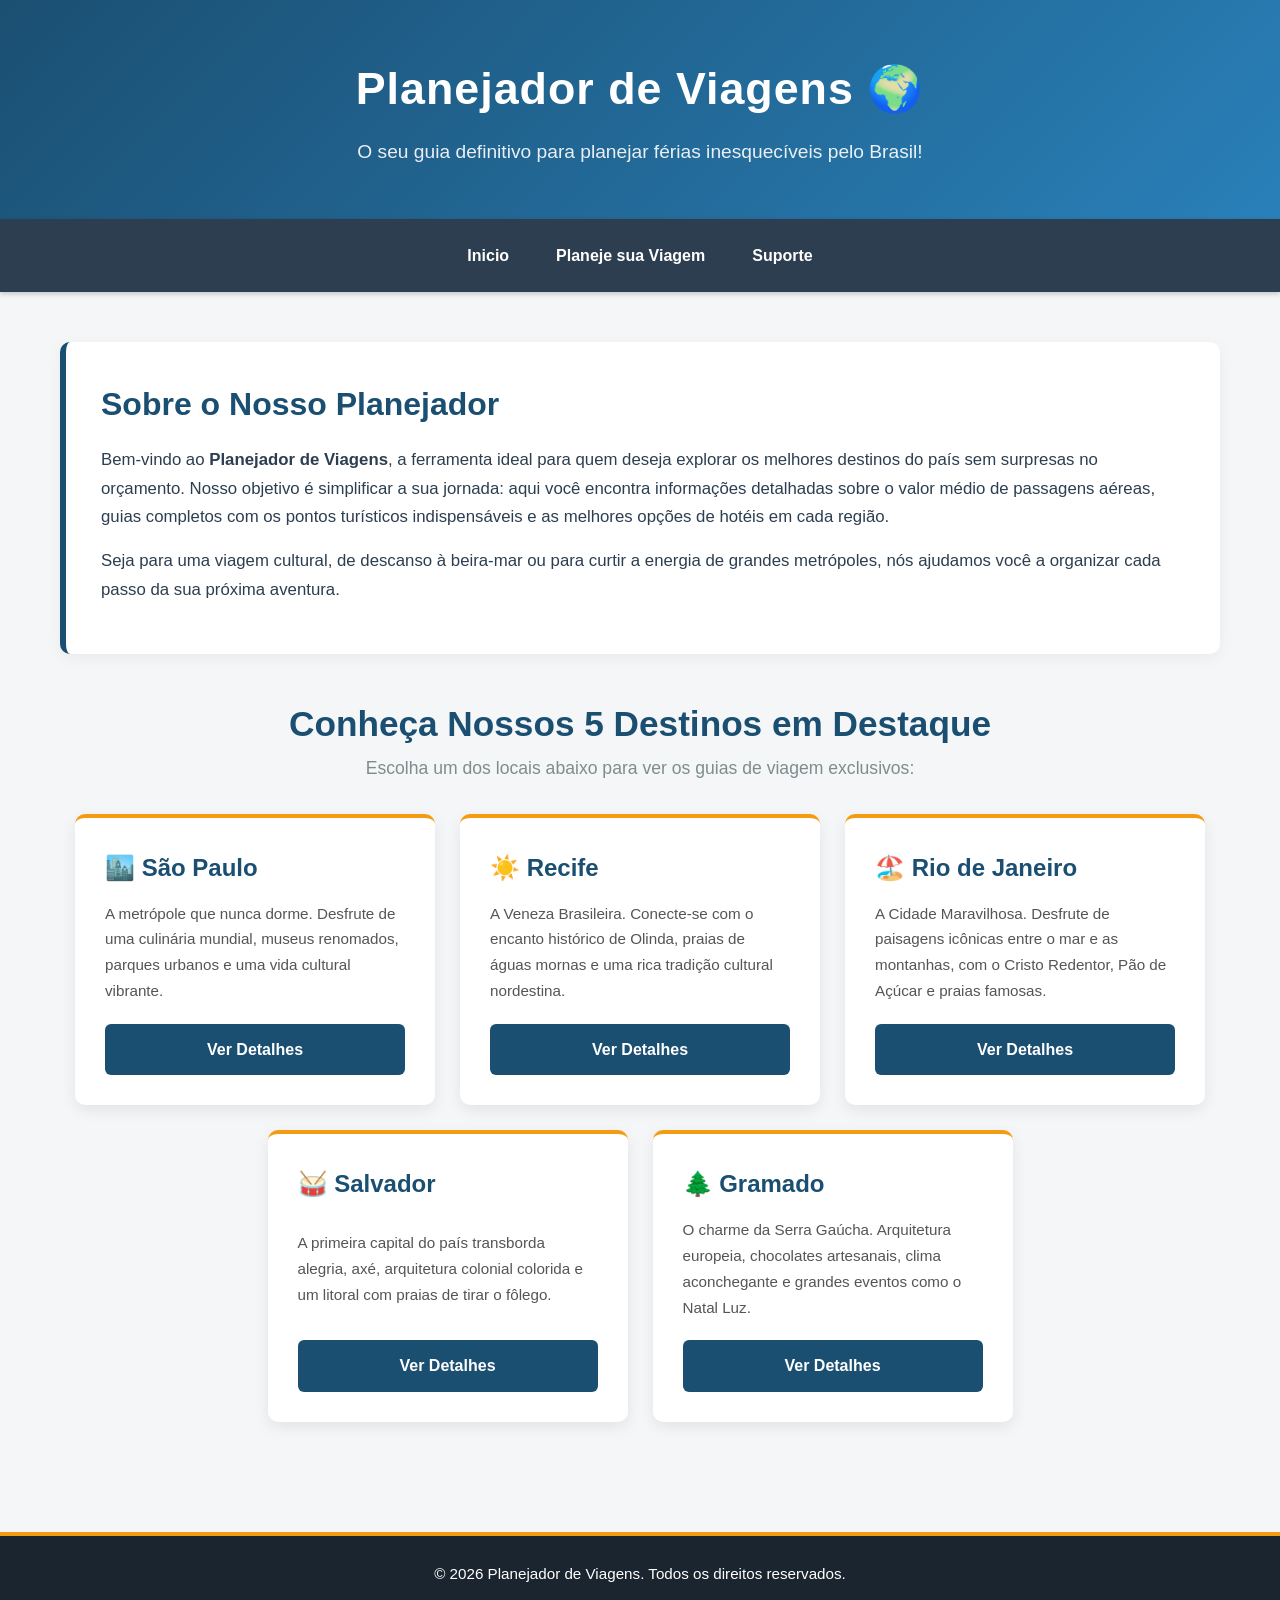
==== index.html @ d7e5aaa0 "outro detalhe" ====
<!DOCTYPE html>
<html lang="pt-br">

<head>
    <meta charset="UTF-8">
    <meta name="viewport" content="width=device-width, initial-scale=1.0">
    <title>Planejador de Viagens - Descubra o Brasil</title>
    <!-- Link para o CSS exclusivo da página inicial -->
    <link rel="stylesheet" href="../CSS/index.css">
</head>

<body>

    <!-- Cabeçalho Principal -->
    <header id="cabecalho">
        <h1>Planejador de Viagens 🌍</h1>
        <p>O seu guia definitivo para planejar férias inesquecíveis pelo Brasil!</p>
    </header>

    <!-- Menu de Navegação (Flexbox) -->
    <nav id="menu">
        <a href="index.html">Inicio</a>
        <a href="Planejamento.html">Planeje sua Viagem</a>
        <a href="Suporte.html">Suporte</a>
    </nav>

    <!-- Conteúdo Principal com Detalhes do Site -->
    <main id="conteudo">
        <section class="intro">
            <h2>Sobre o Nosso Planejador</h2>
            <p>Bem-vindo ao <strong>Planejador de Viagens</strong>, a ferramenta ideal para quem deseja explorar os
                melhores destinos do país sem surpresas no orçamento. Nosso objetivo é simplificar a sua jornada: aqui
                você encontra informações detalhadas sobre o valor médio de passagens aéreas, guias completos com os
                pontos turísticos indispensáveis e as melhores opções de hotéis em cada região.</p>
            <p>Seja para uma viagem cultural, de descanso à beira-mar ou para curtir a energia de grandes metrópoles,
                nós ajudamos você a organizar cada passo da sua próxima aventura.</p>
        </section>

        <h2 class="titulo-destinos">Conheça Nossos 5 Destinos em Destaque</h2>
        <p class="sub-destinos">Escolha um dos locais abaixo para ver os guias de viagem exclusivos:</p>

        <!-- Seção de Cards com os 5 Lugares -->
        <div class="cards">
            <div class="card">
                <h3>🏙️ São Paulo</h3>
                <p>A metrópole que nunca dorme. Desfrute de uma culinária mundial, museus renomados, parques urbanos e
                    uma vida cultural vibrante.</p>
                <a href="Sao_Paulo.html" class="btn">Ver Detalhes</a>
            </div>

            <div class="card">
                <h3>☀️ Recife</h3>
                <p>A Veneza Brasileira. Conecte-se com o encanto histórico de Olinda, praias de águas mornas e uma rica
                    tradição cultural nordestina.</p>
                <a href="Recife.html" class="btn">Ver Detalhes</a>
            </div>

            <div class="card">
                <h3>🏖️ Rio de Janeiro</h3>
                <p>A Cidade Maravilhosa. Desfrute de paisagens icônicas entre o mar e as montanhas, com o Cristo
                    Redentor, Pão de Açúcar e praias famosas.</p>
                <a href="Rio.html" class="btn">Ver Detalhes</a>
            </div>

            <div class="card">
                <h3>🥁 Salvador</h3>
                <p>A primeira capital do país transborda alegria, axé, arquitetura colonial colorida e um litoral com
                    praias de tirar o fôlego.</p>
                <a href="Salvador.html" class="btn">Ver Detalhes</a>
            </div>

            <div class="card">
                <h3>🌲 Gramado</h3>
                <p>O charme da Serra Gaúcha. Arquitetura europeia, chocolates artesanais, clima aconchegante e grandes eventos como o Natal Luz.</p>
                <a href="Gramado.html" class="btn">Ver Detalhes</a>
            </div>
        </div>
    </main>

    <!-- Rodapé -->
    <footer id="rodape">
        <p>&copy; 2026 Planejador de Viagens. Todos os direitos reservados.</p>
    </footer>

</body>

</html>
---- CSS/index.css ----
/* =========================================
   VARIÁVEIS E CONFIGURAÇÕES GLOBAIS
   ========================================= */
:root {
    --cor-primaria: #1B4F72;
    /* Azul profundo */
    --cor-secundaria: #F39C12;
    /* Laranja vibrante para destaque */
    --cor-fundo: #F4F6F7;
    /* Cinza claro de fundo */
    --cor-card: #FFFFFF;
    /* Branco puro para os cards */
    --cor-texto: #2C3E50;
    /* Texto escuro para boa legibilidade */
    --fonte-principal: Arial, Verdana, sans-serif;
}

/* Reseta margens e aplica o Box Model para evitar surpresas de tamanho (Aula 11) */
* {
    box-sizing: border-box;
    margin: 0;
    padding: 0;
}

body {
    font-family: var(--fonte-principal);
    background-color: var(--cor-fundo);
    color: var(--cor-texto);
    line-height: 1.7;
    /* Espaçamento confortável entre linhas */
}

/* =========================================
   CABEÇALHO (HEADER)
   ========================================= */
#cabecalho {
    background: linear-gradient(135deg, #1B4F72, #2980B9);
    /* Gradiente moderno (Aula 12) */
    color: white;
    text-align: center;
    padding: 50px 20px;
    box-shadow: 0 4px 6px rgba(0, 0, 0, 0.1);
}

#cabecalho h1 {
    font-size: 2.8rem;
    margin-bottom: 10px;
    letter-spacing: 1px;
}

#cabecalho p {
    font-size: 1.2rem;
    opacity: 0.9;
}

/* =========================================
   MENU DE NAVEGAÇÃO (FLEXBOX - Aulas 15 e 18)
   ========================================= */
#menu {
    display: flex;
    justify-content: center;
    flex-wrap: wrap;
    background-color: #2C3E50;
    padding: 15px;
    gap: 15px;
    position: sticky;
    top: 0;
    z-index: 1000;
    box-shadow: 0 2px 5px rgba(0, 0, 0, 0.2);
}

#menu a {
    color: white;
    text-decoration: none;
    font-weight: bold;
    padding: 8px 16px;
    border-radius: 4px;
    transition: background-color 0.3s, color 0.3s;
}

/* Efeito Hover nos links do menu (Aula 7-Extra) */
#menu a:hover {
    background-color: var(--cor-secundaria);
    color: #FFFFFF;
}

/* =========================================
   CONTEÚDO PRINCIPAL E SEÇÃO INTRODUTÓRIA
   ========================================= */
#conteudo {
    padding: 50px 20px;
    max-width: 1200px;
    margin: 0 auto;
}

.intro {
    background-color: var(--cor-card);
    padding: 35px;
    border-radius: 10px;
    box-shadow: 0 4px 15px rgba(0, 0, 0, 0.05);
    margin-bottom: 40px;
    border-left: 6px solid var(--cor-primaria);
}

.intro h2 {
    color: var(--cor-primaria);
    font-size: 2rem;
    margin-bottom: 15px;
}

.intro p {
    margin-bottom: 15px;
    font-size: 1.05rem;
}

/* Títulos da Seção de Destinos */
.titulo-destinos {
    text-align: center;
    color: var(--cor-primaria);
    font-size: 2.2rem;
    margin-top: 20px;
}

.sub-destinos {
    text-align: center;
    color: #7F8C8D;
    margin-bottom: 30px;
    font-size: 1.1rem;
}

/* =========================================
   ESTRUTURA DE CARDS (FLEXBOX - Aula 18)
   ========================================= */
.cards {
    display: flex;
    gap: 25px;
    flex-wrap: wrap;
    justify-content: center;
}

.card {
    background: var(--cor-card);
    padding: 30px;
    border-radius: 10px;
    flex: 1;
    min-width: 300px;
    max-width: 360px;
    box-shadow: 0 5px 15px rgba(0, 0, 0, 0.08);
    transition: transform 0.3s ease, box-shadow 0.3s ease;
    display: flex;
    flex-direction: column;
    justify-content: space-between;
    border-top: 4px solid var(--cor-secundaria);
}

/* Efeito interativo ao passar o mouse no card */
.card:hover {
    transform: translateY(-8px);
    box-shadow: 0 8px 25px rgba(0, 0, 0, 0.15);
}

.card h3 {
    color: var(--cor-primaria);
    font-size: 1.5rem;
    margin-bottom: 12px;
}

.card p {
    color: #555;
    margin-bottom: 20px;
    font-size: 0.95rem;
}

/* Botões dos Cards */
.btn {
    display: inline-block;
    background-color: var(--cor-primaria);
    color: white;
    padding: 12px 20px;
    text-decoration: none;
    border-radius: 6px;
    text-align: center;
    font-weight: bold;
    transition: background-color 0.3s;
}

.btn:hover {
    background-color: var(--cor-secundaria);
    color: #2C3E50;
}

/* =========================================
   RODAPÉ (FOOTER)
   ========================================= */
#rodape {
    background-color: #1A252F;
    color: white;
    text-align: center;
    padding: 25px;
    margin-top: 60px;
    font-size: 0.95rem;
    border-top: 4px solid var(--cor-secundaria);
}
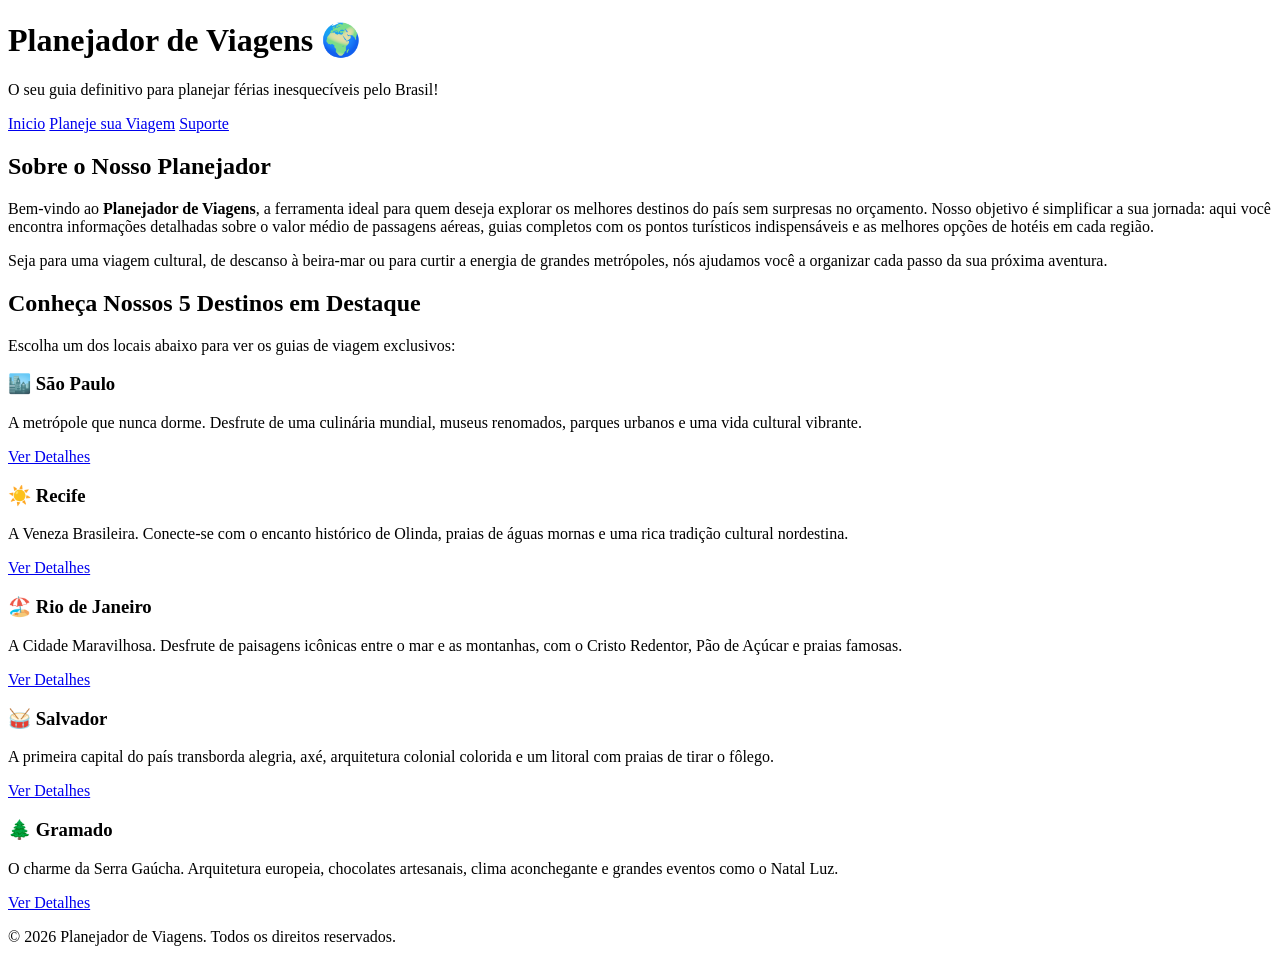
==== commit d6d7f343: "uma hora da certo" ====
--- a/index.html
+++ b/index.html
@@ -6,7 +6,7 @@
     <meta name="viewport" content="width=device-width, initial-scale=1.0">
     <title>Planejador de Viagens - Descubra o Brasil</title>
     <!-- Link para o CSS exclusivo da página inicial -->
-    <link rel="stylesheet" href="../CSS/index.css">
+    <link rel="stylesheet" href="css/index.css">
 </head>
 
 <body>
@@ -20,8 +20,8 @@
     <!-- Menu de Navegação (Flexbox) -->
     <nav id="menu">
         <a href="index.html">Inicio</a>
-        <a href="Planejamento.html">Planeje sua Viagem</a>
-        <a href="Suporte.html">Suporte</a>
+        <a href="HTML/Planejamento.html">Planeje sua Viagem</a>
+        <a href="HTML/Suporte.html">Suporte</a>
     </nav>
 
     <!-- Conteúdo Principal com Detalhes do Site -->
@@ -45,34 +45,34 @@
                 <h3>🏙️ São Paulo</h3>
                 <p>A metrópole que nunca dorme. Desfrute de uma culinária mundial, museus renomados, parques urbanos e
                     uma vida cultural vibrante.</p>
-                <a href="Sao_Paulo.html" class="btn">Ver Detalhes</a>
+                <a href="HTML/Sao_Paulo.html" class="btn">Ver Detalhes</a>
             </div>
 
             <div class="card">
                 <h3>☀️ Recife</h3>
                 <p>A Veneza Brasileira. Conecte-se com o encanto histórico de Olinda, praias de águas mornas e uma rica
                     tradição cultural nordestina.</p>
-                <a href="Recife.html" class="btn">Ver Detalhes</a>
+                <a href="HTML/Recife.html" class="btn">Ver Detalhes</a>
             </div>
 
             <div class="card">
                 <h3>🏖️ Rio de Janeiro</h3>
                 <p>A Cidade Maravilhosa. Desfrute de paisagens icônicas entre o mar e as montanhas, com o Cristo
                     Redentor, Pão de Açúcar e praias famosas.</p>
-                <a href="Rio.html" class="btn">Ver Detalhes</a>
+                <a href="HTML/Rio.html" class="btn">Ver Detalhes</a>
             </div>
 
             <div class="card">
                 <h3>🥁 Salvador</h3>
                 <p>A primeira capital do país transborda alegria, axé, arquitetura colonial colorida e um litoral com
                     praias de tirar o fôlego.</p>
-                <a href="Salvador.html" class="btn">Ver Detalhes</a>
+                <a href="HTML/Salvador.html" class="btn">Ver Detalhes</a>
             </div>
 
             <div class="card">
                 <h3>🌲 Gramado</h3>
                 <p>O charme da Serra Gaúcha. Arquitetura europeia, chocolates artesanais, clima aconchegante e grandes eventos como o Natal Luz.</p>
-                <a href="Gramado.html" class="btn">Ver Detalhes</a>
+                <a href="HTML/Gramado.html" class="btn">Ver Detalhes</a>
             </div>
         </div>
     </main>
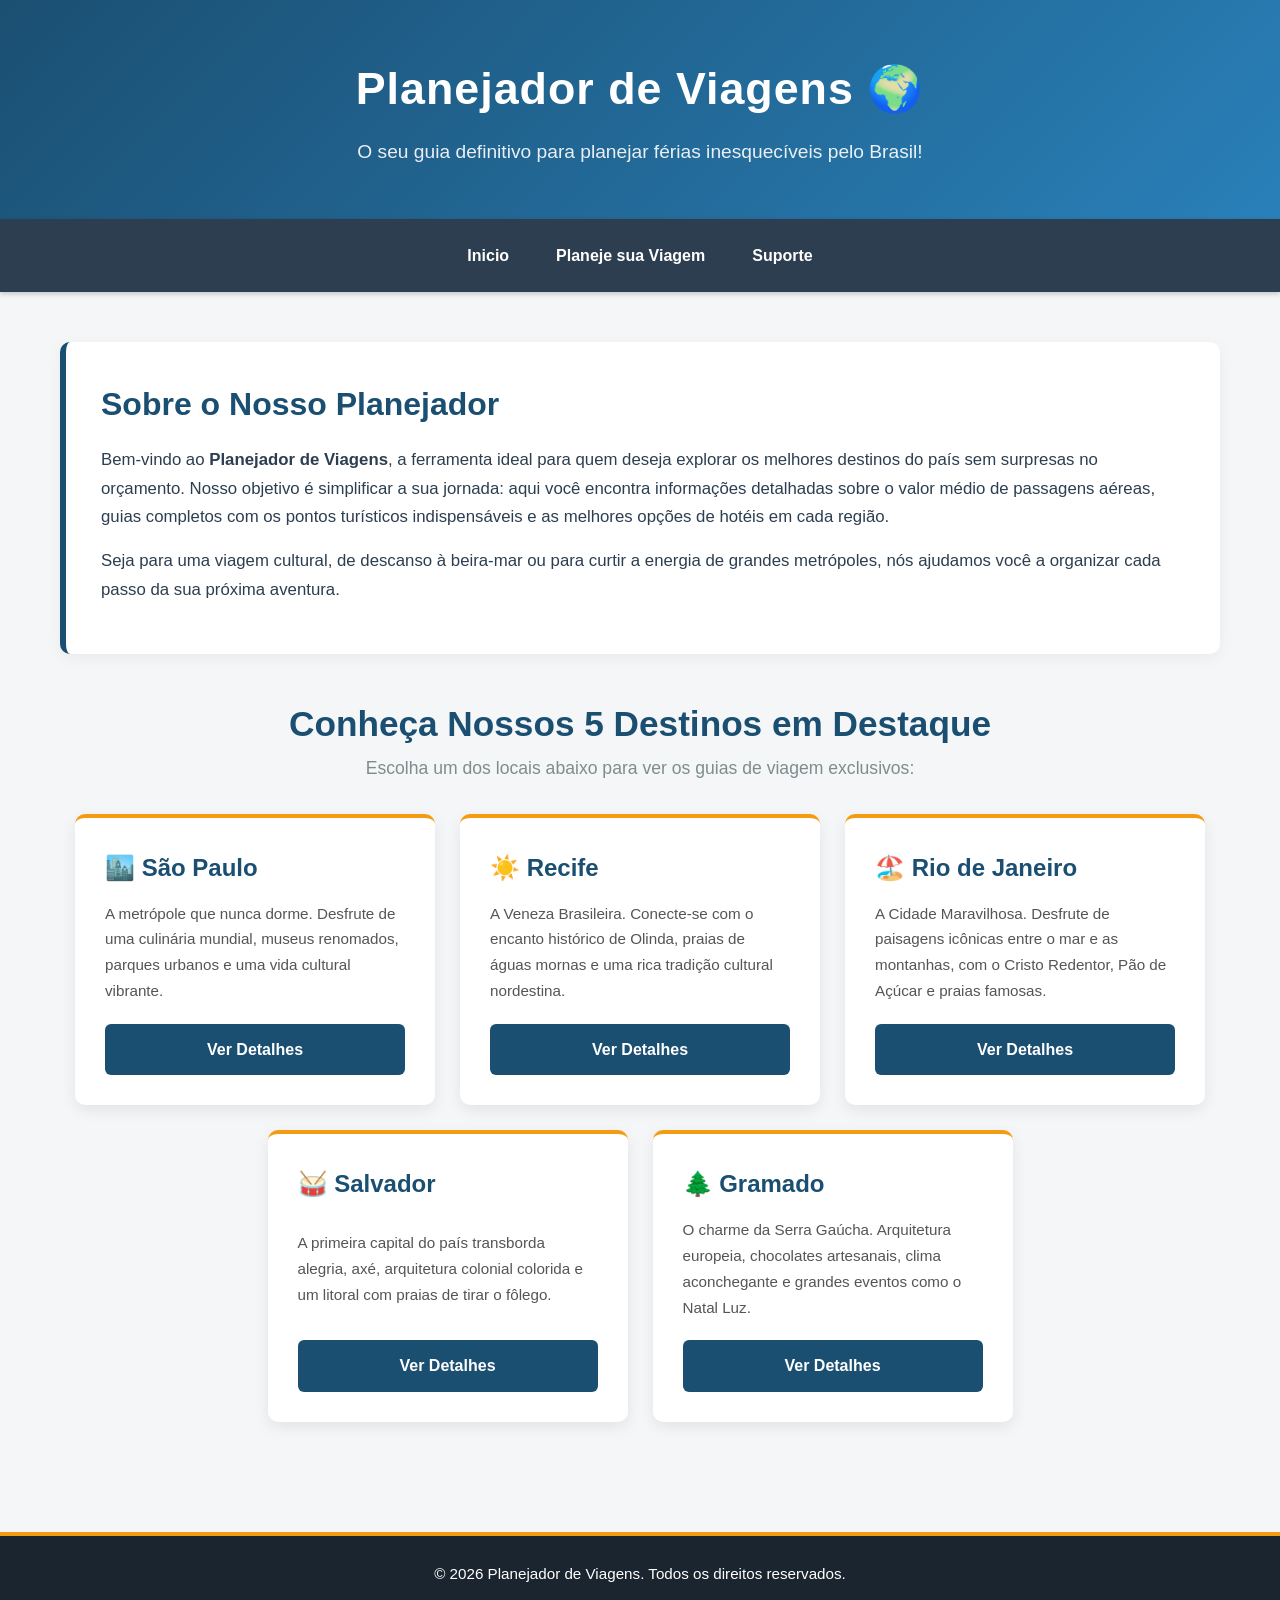
==== commit de16410d: "por favor" ====
--- a/index.html
+++ b/index.html
@@ -6,7 +6,7 @@
     <meta name="viewport" content="width=device-width, initial-scale=1.0">
     <title>Planejador de Viagens - Descubra o Brasil</title>
     <!-- Link para o CSS exclusivo da página inicial -->
-    <link rel="stylesheet" href="css/index.css">
+    <link rel="stylesheet" href="CSS/index.css">
 </head>
 
 <body>
--- a/CSS/index.css
+++ b/CSS/index.css
@@ -0,0 +1,203 @@
+/* =========================================
+   VARIÁVEIS E CONFIGURAÇÕES GLOBAIS
+   ========================================= */
+:root {
+    --cor-primaria: #1B4F72;
+    /* Azul profundo */
+    --cor-secundaria: #F39C12;
+    /* Laranja vibrante para destaque */
+    --cor-fundo: #F4F6F7;
+    /* Cinza claro de fundo */
+    --cor-card: #FFFFFF;
+    /* Branco puro para os cards */
+    --cor-texto: #2C3E50;
+    /* Texto escuro para boa legibilidade */
+    --fonte-principal: Arial, Verdana, sans-serif;
+}
+
+/* Reseta margens e aplica o Box Model para evitar surpresas de tamanho (Aula 11) */
+* {
+    box-sizing: border-box;
+    margin: 0;
+    padding: 0;
+}
+
+body {
+    font-family: var(--fonte-principal);
+    background-color: var(--cor-fundo);
+    color: var(--cor-texto);
+    line-height: 1.7;
+    /* Espaçamento confortável entre linhas */
+}
+
+/* =========================================
+   CABEÇALHO (HEADER)
+   ========================================= */
+#cabecalho {
+    background: linear-gradient(135deg, #1B4F72, #2980B9);
+    /* Gradiente moderno (Aula 12) */
+    color: white;
+    text-align: center;
+    padding: 50px 20px;
+    box-shadow: 0 4px 6px rgba(0, 0, 0, 0.1);
+}
+
+#cabecalho h1 {
+    font-size: 2.8rem;
+    margin-bottom: 10px;
+    letter-spacing: 1px;
+}
+
+#cabecalho p {
+    font-size: 1.2rem;
+    opacity: 0.9;
+}
+
+/* =========================================
+   MENU DE NAVEGAÇÃO (FLEXBOX - Aulas 15 e 18)
+   ========================================= */
+#menu {
+    display: flex;
+    justify-content: center;
+    flex-wrap: wrap;
+    background-color: #2C3E50;
+    padding: 15px;
+    gap: 15px;
+    position: sticky;
+    top: 0;
+    z-index: 1000;
+    box-shadow: 0 2px 5px rgba(0, 0, 0, 0.2);
+}
+
+#menu a {
+    color: white;
+    text-decoration: none;
+    font-weight: bold;
+    padding: 8px 16px;
+    border-radius: 4px;
+    transition: background-color 0.3s, color 0.3s;
+}
+
+/* Efeito Hover nos links do menu (Aula 7-Extra) */
+#menu a:hover {
+    background-color: var(--cor-secundaria);
+    color: #FFFFFF;
+}
+
+/* =========================================
+   CONTEÚDO PRINCIPAL E SEÇÃO INTRODUTÓRIA
+   ========================================= */
+#conteudo {
+    padding: 50px 20px;
+    max-width: 1200px;
+    margin: 0 auto;
+}
+
+.intro {
+    background-color: var(--cor-card);
+    padding: 35px;
+    border-radius: 10px;
+    box-shadow: 0 4px 15px rgba(0, 0, 0, 0.05);
+    margin-bottom: 40px;
+    border-left: 6px solid var(--cor-primaria);
+}
+
+.intro h2 {
+    color: var(--cor-primaria);
+    font-size: 2rem;
+    margin-bottom: 15px;
+}
+
+.intro p {
+    margin-bottom: 15px;
+    font-size: 1.05rem;
+}
+
+/* Títulos da Seção de Destinos */
+.titulo-destinos {
+    text-align: center;
+    color: var(--cor-primaria);
+    font-size: 2.2rem;
+    margin-top: 20px;
+}
+
+.sub-destinos {
+    text-align: center;
+    color: #7F8C8D;
+    margin-bottom: 30px;
+    font-size: 1.1rem;
+}
+
+/* =========================================
+   ESTRUTURA DE CARDS (FLEXBOX - Aula 18)
+   ========================================= */
+.cards {
+    display: flex;
+    gap: 25px;
+    flex-wrap: wrap;
+    justify-content: center;
+}
+
+.card {
+    background: var(--cor-card);
+    padding: 30px;
+    border-radius: 10px;
+    flex: 1;
+    min-width: 300px;
+    max-width: 360px;
+    box-shadow: 0 5px 15px rgba(0, 0, 0, 0.08);
+    transition: transform 0.3s ease, box-shadow 0.3s ease;
+    display: flex;
+    flex-direction: column;
+    justify-content: space-between;
+    border-top: 4px solid var(--cor-secundaria);
+}
+
+/* Efeito interativo ao passar o mouse no card */
+.card:hover {
+    transform: translateY(-8px);
+    box-shadow: 0 8px 25px rgba(0, 0, 0, 0.15);
+}
+
+.card h3 {
+    color: var(--cor-primaria);
+    font-size: 1.5rem;
+    margin-bottom: 12px;
+}
+
+.card p {
+    color: #555;
+    margin-bottom: 20px;
+    font-size: 0.95rem;
+}
+
+/* Botões dos Cards */
+.btn {
+    display: inline-block;
+    background-color: var(--cor-primaria);
+    color: white;
+    padding: 12px 20px;
+    text-decoration: none;
+    border-radius: 6px;
+    text-align: center;
+    font-weight: bold;
+    transition: background-color 0.3s;
+}
+
+.btn:hover {
+    background-color: var(--cor-secundaria);
+    color: #2C3E50;
+}
+
+/* =========================================
+   RODAPÉ (FOOTER)
+   ========================================= */
+#rodape {
+    background-color: #1A252F;
+    color: white;
+    text-align: center;
+    padding: 25px;
+    margin-top: 60px;
+    font-size: 0.95rem;
+    border-top: 4px solid var(--cor-secundaria);
+}
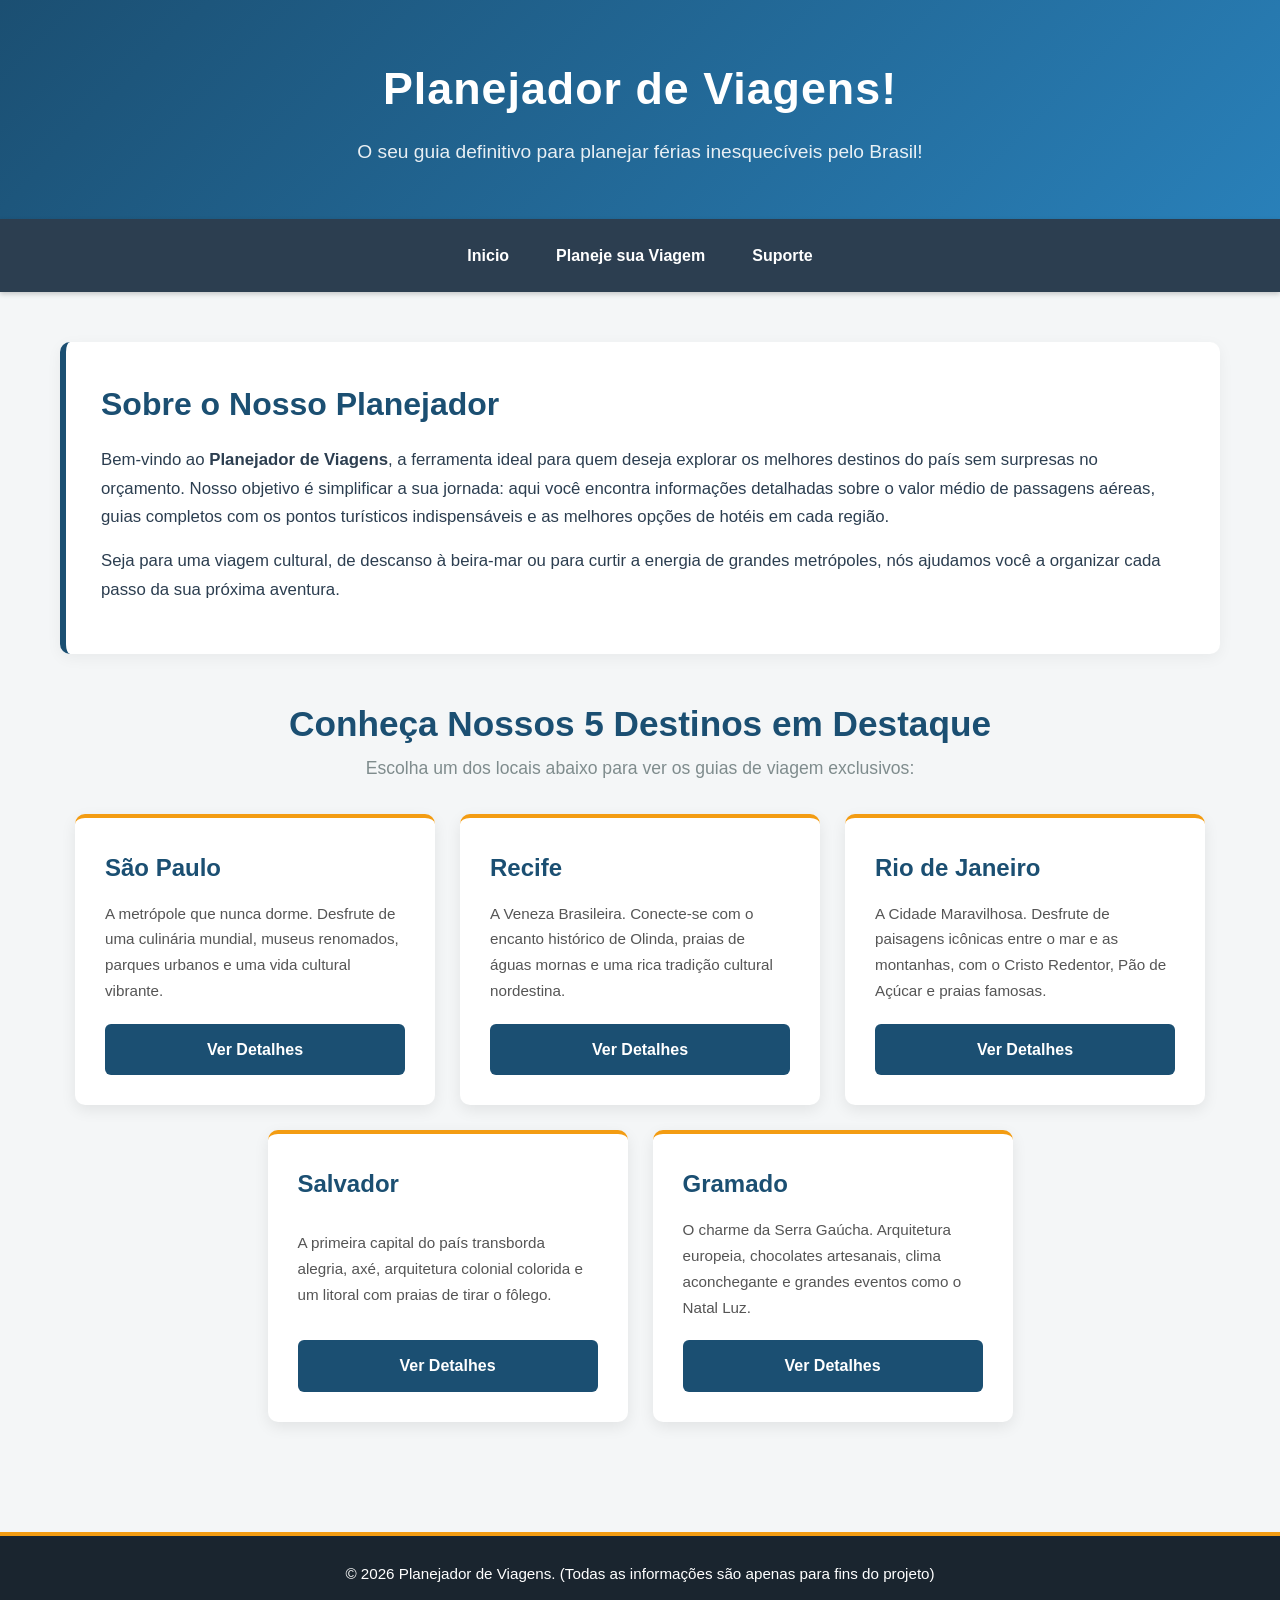
==== commit 6509e1cd: "quase lá" ====
--- a/index.html
+++ b/index.html
@@ -6,14 +6,14 @@
     <meta name="viewport" content="width=device-width, initial-scale=1.0">
     <title>Planejador de Viagens - Descubra o Brasil</title>
     <!-- Link para o CSS exclusivo da página inicial -->
-    <link rel="stylesheet" href="CSS/index.css">
+    <link rel="stylesheet" href="index.css">
 </head>
 
 <body>
 
     <!-- Cabeçalho Principal -->
     <header id="cabecalho">
-        <h1>Planejador de Viagens 🌍</h1>
+        <h1>Planejador de Viagens!</h1>
         <p>O seu guia definitivo para planejar férias inesquecíveis pelo Brasil!</p>
     </header>
 
@@ -42,35 +42,35 @@
         <!-- Seção de Cards com os 5 Lugares -->
         <div class="cards">
             <div class="card">
-                <h3>🏙️ São Paulo</h3>
+                <h3> São Paulo</h3>
                 <p>A metrópole que nunca dorme. Desfrute de uma culinária mundial, museus renomados, parques urbanos e
                     uma vida cultural vibrante.</p>
                 <a href="HTML/Sao_Paulo.html" class="btn">Ver Detalhes</a>
             </div>
 
             <div class="card">
-                <h3>☀️ Recife</h3>
+                <h3> Recife</h3>
                 <p>A Veneza Brasileira. Conecte-se com o encanto histórico de Olinda, praias de águas mornas e uma rica
                     tradição cultural nordestina.</p>
                 <a href="HTML/Recife.html" class="btn">Ver Detalhes</a>
             </div>
 
             <div class="card">
-                <h3>🏖️ Rio de Janeiro</h3>
+                <h3> Rio de Janeiro</h3>
                 <p>A Cidade Maravilhosa. Desfrute de paisagens icônicas entre o mar e as montanhas, com o Cristo
                     Redentor, Pão de Açúcar e praias famosas.</p>
                 <a href="HTML/Rio.html" class="btn">Ver Detalhes</a>
             </div>
 
             <div class="card">
-                <h3>🥁 Salvador</h3>
+                <h3> Salvador</h3>
                 <p>A primeira capital do país transborda alegria, axé, arquitetura colonial colorida e um litoral com
                     praias de tirar o fôlego.</p>
                 <a href="HTML/Salvador.html" class="btn">Ver Detalhes</a>
             </div>
 
             <div class="card">
-                <h3>🌲 Gramado</h3>
+                <h3> Gramado</h3>
                 <p>O charme da Serra Gaúcha. Arquitetura europeia, chocolates artesanais, clima aconchegante e grandes eventos como o Natal Luz.</p>
                 <a href="HTML/Gramado.html" class="btn">Ver Detalhes</a>
             </div>
@@ -79,7 +79,7 @@
 
     <!-- Rodapé -->
     <footer id="rodape">
-        <p>&copy; 2026 Planejador de Viagens. Todos os direitos reservados.</p>
+        <p>&copy; 2026 Planejador de Viagens. (Todas as informações são apenas para fins do projeto)</p>
     </footer>
 
 </body>
--- a/index.css
+++ b/index.css
@@ -0,0 +1,203 @@
+/* =========================================
+   VARIÁVEIS E CONFIGURAÇÕES GLOBAIS
+   ========================================= */
+:root {
+    --cor-primaria: #1B4F72;
+    /* Azul profundo */
+    --cor-secundaria: #F39C12;
+    /* Laranja vibrante para destaque */
+    --cor-fundo: #F4F6F7;
+    /* Cinza claro de fundo */
+    --cor-card: #FFFFFF;
+    /* Branco puro para os cards */
+    --cor-texto: #2C3E50;
+    /* Texto escuro para boa legibilidade */
+    --fonte-principal: Arial, Verdana, sans-serif;
+}
+
+/* Reseta margens e aplica o Box Model para evitar surpresas de tamanho (Aula 11) */
+* {
+    box-sizing: border-box;
+    margin: 0;
+    padding: 0;
+}
+
+body {
+    font-family: var(--fonte-principal);
+    background-color: var(--cor-fundo);
+    color: var(--cor-texto);
+    line-height: 1.7;
+    /* Espaçamento confortável entre linhas */
+}
+
+/* =========================================
+   CABEÇALHO (HEADER)
+   ========================================= */
+#cabecalho {
+    background: linear-gradient(135deg, #1B4F72, #2980B9);
+    /* Gradiente moderno (Aula 12) */
+    color: white;
+    text-align: center;
+    padding: 50px 20px;
+    box-shadow: 0 4px 6px rgba(0, 0, 0, 0.1);
+}
+
+#cabecalho h1 {
+    font-size: 2.8rem;
+    margin-bottom: 10px;
+    letter-spacing: 1px;
+}
+
+#cabecalho p {
+    font-size: 1.2rem;
+    opacity: 0.9;
+}
+
+/* =========================================
+   MENU DE NAVEGAÇÃO (FLEXBOX - Aulas 15 e 18)
+   ========================================= */
+#menu {
+    display: flex;
+    justify-content: center;
+    flex-wrap: wrap;
+    background-color: #2C3E50;
+    padding: 15px;
+    gap: 15px;
+    position: sticky;
+    top: 0;
+    z-index: 1000;
+    box-shadow: 0 2px 5px rgba(0, 0, 0, 0.2);
+}
+
+#menu a {
+    color: white;
+    text-decoration: none;
+    font-weight: bold;
+    padding: 8px 16px;
+    border-radius: 4px;
+    transition: background-color 0.3s, color 0.3s;
+}
+
+/* Efeito Hover nos links do menu (Aula 7-Extra) */
+#menu a:hover {
+    background-color: var(--cor-secundaria);
+    color: #FFFFFF;
+}
+
+/* =========================================
+   CONTEÚDO PRINCIPAL E SEÇÃO INTRODUTÓRIA
+   ========================================= */
+#conteudo {
+    padding: 50px 20px;
+    max-width: 1200px;
+    margin: 0 auto;
+}
+
+.intro {
+    background-color: var(--cor-card);
+    padding: 35px;
+    border-radius: 10px;
+    box-shadow: 0 4px 15px rgba(0, 0, 0, 0.05);
+    margin-bottom: 40px;
+    border-left: 6px solid var(--cor-primaria);
+}
+
+.intro h2 {
+    color: var(--cor-primaria);
+    font-size: 2rem;
+    margin-bottom: 15px;
+}
+
+.intro p {
+    margin-bottom: 15px;
+    font-size: 1.05rem;
+}
+
+/* Títulos da Seção de Destinos */
+.titulo-destinos {
+    text-align: center;
+    color: var(--cor-primaria);
+    font-size: 2.2rem;
+    margin-top: 20px;
+}
+
+.sub-destinos {
+    text-align: center;
+    color: #7F8C8D;
+    margin-bottom: 30px;
+    font-size: 1.1rem;
+}
+
+/* =========================================
+   ESTRUTURA DE CARDS (FLEXBOX - Aula 18)
+   ========================================= */
+.cards {
+    display: flex;
+    gap: 25px;
+    flex-wrap: wrap;
+    justify-content: center;
+}
+
+.card {
+    background: var(--cor-card);
+    padding: 30px;
+    border-radius: 10px;
+    flex: 1;
+    min-width: 300px;
+    max-width: 360px;
+    box-shadow: 0 5px 15px rgba(0, 0, 0, 0.08);
+    transition: transform 0.3s ease, box-shadow 0.3s ease;
+    display: flex;
+    flex-direction: column;
+    justify-content: space-between;
+    border-top: 4px solid var(--cor-secundaria);
+}
+
+/* Efeito interativo ao passar o mouse no card */
+.card:hover {
+    transform: translateY(-8px);
+    box-shadow: 0 8px 25px rgba(0, 0, 0, 0.15);
+}
+
+.card h3 {
+    color: var(--cor-primaria);
+    font-size: 1.5rem;
+    margin-bottom: 12px;
+}
+
+.card p {
+    color: #555;
+    margin-bottom: 20px;
+    font-size: 0.95rem;
+}
+
+/* Botões dos Cards */
+.btn {
+    display: inline-block;
+    background-color: var(--cor-primaria);
+    color: white;
+    padding: 12px 20px;
+    text-decoration: none;
+    border-radius: 6px;
+    text-align: center;
+    font-weight: bold;
+    transition: background-color 0.3s;
+}
+
+.btn:hover {
+    background-color: var(--cor-secundaria);
+    color: #2C3E50;
+}
+
+/* =========================================
+   RODAPÉ (FOOTER)
+   ========================================= */
+#rodape {
+    background-color: #1A252F;
+    color: white;
+    text-align: center;
+    padding: 25px;
+    margin-top: 60px;
+    font-size: 0.95rem;
+    border-top: 4px solid var(--cor-secundaria);
+}
